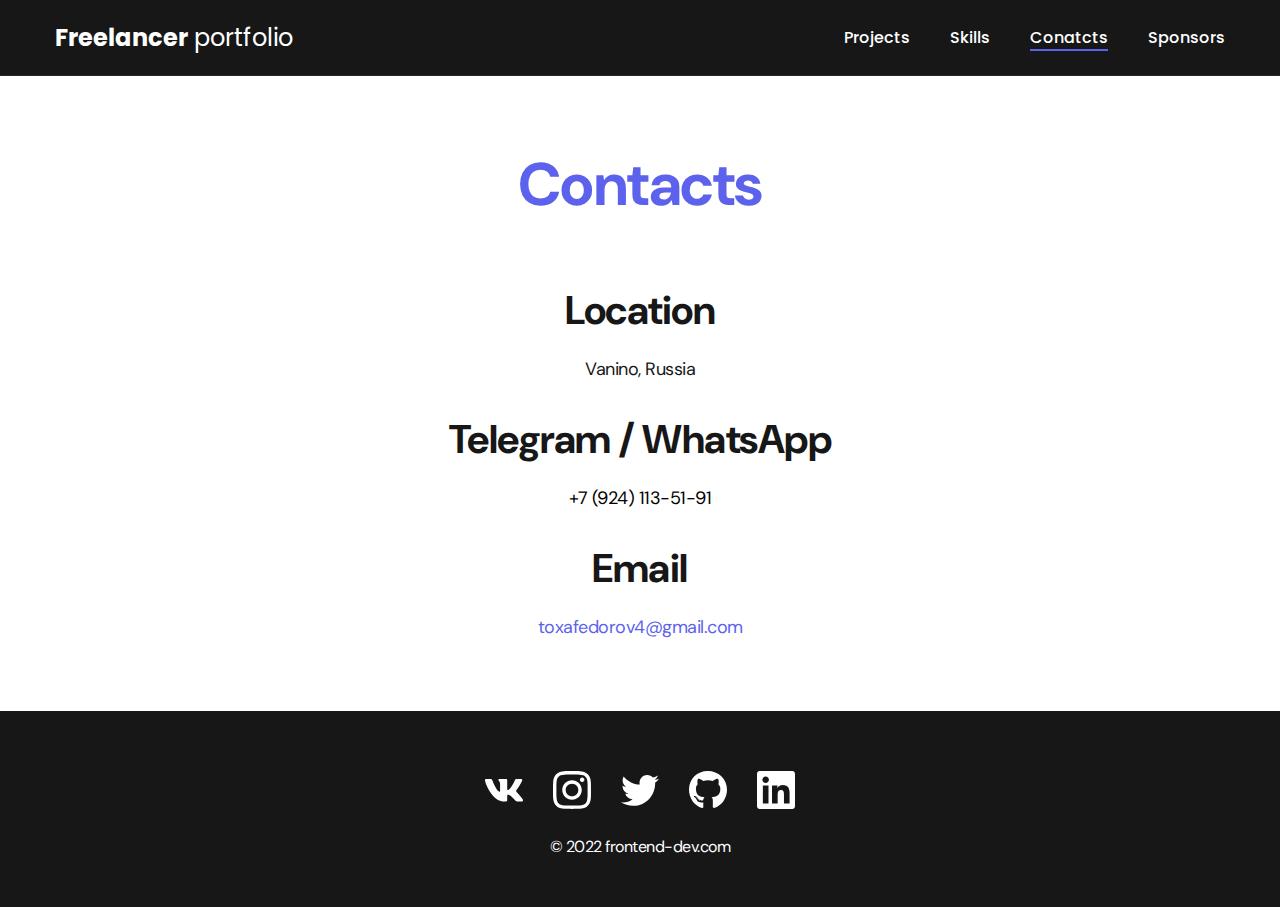
==== contacts.html @ ca133482 "Test" ====
<!DOCTYPE html>
<html lang="en">
<head>
	<meta charset="UTF-8">
	<meta http-equiv="X-UA-Compatible" content="IE=edge">
	<meta name="viewport" content="width=device-width, initial-scale=1.0">
	<title>Freelancer portfolio</title>
	<link rel="stylesheet" href="./css/style.css">
</head>
<body>
	<nav class="nav">
		<div class="container">
			<div class="nav-row">
				<a href="./index.html" class="logo"><strong>Freelancer</strong> portfolio</a>
				<ul class="nav-list">
					<li class="nav-list__item"><a href="./Project page.html" class="nav-list__link">Projects</a></li>
					<li class="nav-list__item"><a href="./skills.html" class="nav-list__link">Skills</a></li>
					<li class="nav-list__item"><a href="./contacts.html" class="nav-list__link nav-list__link--active">Conatcts</a></li>
					<li class="nav-list__item"><a href="./sponsors.html" class="nav-list__link">Sponsors</a></li>
				</ul>
			</div>

		</div>
	</nav>

	<main class="section">
		<div class="container">
				<h1 class="title-1">Contacts</h1>
				<ul class="content-list">
					<li class="content-list__item">
						<h2 class="title-2">Location</h2>
						<p>Vanino, Russia</p>
					</li>
					<li class="content-list__item">
						<h2 class="title-2">Telegram / WhatsApp</h2>
						<p><a href="tel:+79241135191" class="tel">+7 (924) 113-51-91</a></p>
					</li>
					<li class="content-list__item">
						<h2 class="title-2">Email</h2>
						<p><a href="mailto:toxafedorov4@gmail.com">toxafedorov4@gmail.com</a></p>
					</li>
				</ul>
		</div>
	</main>

	<footer class="footer">
		<div class="container">
			<div class="footer__wrapper">
				<ul class="social">
					<li class="social__items"><a href="#!"><img src="./img/icons/vk.svg" alt="Link"></a></li>
					<li class="social__items"><a href="#!"><img src="./img/icons/instagram.svg" alt="Link"></a></li>
					<li class="social__items"><a href="#!"><img src="./img/icons/twitter.svg" alt="Link"></a></li>
					<li class="social__items"><a href="#!"><img src="./img/icons/gitHub.svg" alt="Link"></a></li>
					<li class="social__items"><a href="#!"><img src="./img/icons/linkedIn.svg" alt="Link"></a></li>
				</ul>
				<div class="copyright">
					<p>© 2022 frontend-dev.com</p>
				</div>
			</div>
		</div>
	</footer>
</body>
</html>
---- css/style.css ----
@import "./reset.css";
@import url('https://fonts.googleapis.com/css2?family=DM+Sans:wght@400;500;700&family=Poppins:wght@400;500;700&display=swap');

/* 
font-family: 'DM Sans', sans-serif;
font-family: 'Poppins', sans-serif;
*/

/*
* {
	border: 1px solid red;
}
*/

:root {
	--blackpure: #000;
	--black: #171718;
	--black-border: #26292D;
	--white: #fff;
	--purple: #5C62EC;

	--text-color: var(--black);
	--dark-bg: var(--black);
	--dark-border: var(--black-border);
	--header-text: var(--white);
	--accent: var(--purple);
}

html, body {
	font-family: 'DM Sans', sans-serif;
	letter-spacing: -0.5px;
	color: var(--text-color);
	height: 100%;
	display: flex;
	flex-direction: column;
}

/* General */

.container {
	margin: 0 auto;
	padding: 0 15px;
	max-width: 1200px;
}

.none {
	display: none !important;
}

.section {
	padding: 70px 0;
}

.title-1 {
	margin-bottom: 60px;
	font-size: 60px;
	font-weight: 700;
	line-height: 1.3;
	color: var(--accent);
	text-align: center;
}

.title-2 {
	margin-bottom: 20px;
	font-weight: 700;
	font-size: 40px;
	line-height: 1.3;
}


/* Nav */ 

.nav {
	padding: 20px 0;
	border-bottom: 1px solid var(--dark-border);
	background-color: var(--dark-bg);
	color: var(--header-text);
	letter-spacing: normal;
}

.nav-row {
	display: flex;
	justify-content: space-between;
	align-items: center;
	column-gap: 30px;
	row-gap: 20px;
	flex-wrap: wrap;	
}

.logo {
	color: var(--header-text);
	font-size: 24px;
	font-family: 'Poppins', sans-serif;
	
}

.logo strong {
	font-weight: 700;
}

.nav-list {
	display: flex;
	align-items: center;
	column-gap: 40px;
	font-size: 16px;
	font-family: 'Poppins', sans-serif;
	font-weight: 500;
}

.nav-list__link {
	color: var(--header-text);
	transition: opacity 0.2s ease-in;
}

.nav-list__link:hover {
	opacity: 0.8;
	position: relative;
	top: 1px;
}

.nav-list__link--active {
	position: relative;
}

.nav-list__link--active::before {
	content: "";

	position: absolute;
	left: 0;
	top: 100%;

	display: block;
	height: 2px;
	width: 100%;
	background-color: var(--accent);
}

/* Header */ 

.header {
	padding: 40px 0;
	min-height: 695px;

	display: flex;
	justify-content: center;
	align-items: center;

	background-color: var(--dark-bg);
	background-image: url('./../img/header-bg.png');
	background-repeat: no-repeat;
	background-size: auto;
	background-position: center center	;


	color: var(--header-text);
	text-align: center;
}

.header__wrapper {
	padding: 0 15px;
	max-width: 660px;

}

.header__title {
	margin-bottom: 20px;
	font-size: 40px;
	font-weight: 700;
	line-height: 1.4;
}

.header__title strong {
	font-size: 60px;
	font-weight: 700;
}

.header__title em {
	font-style: normal;
	color: var(--accent);

}

.header__text {
	margin-bottom: 40px;	
	font-size: 18px;
	line-height: 1.333;
}

.header__text p + p{
	margin-top: 1em;
}

/* Btn */

.btn {
	display: inline-block;
	height: 48px;
	padding: 12px 28px;

	border-radius: 5px;
	background-color: var(--accent);
	color: white;
	letter-spacing: 0.15px;
	font-size: 16px;
	font-weight: 500;
	
	transition: opacity 0.2s ease-in;
}

.btn:hover {
	opacity: 0.8;
}

.btn:active {
	position: relative;
	top: 1px;
}

/* Btn outline */ 

.btn-outline {
	display: flex;
	column-gap: 10px;
	align-items: center;

	height: 48px;
	padding: 12px 20px;

	border-radius: 5px;
	border: 1px solid #000;
	color: var(--blackpure);

	transition: opacity 0.2s ease-in;
}

.btn-outline:hover {
	opacity: 0.8;
}

.btn-outline:active {
	position: relative;
	top: 1px;
}

/* Projects */

.projects {
	display: flex;
	justify-content: center;
	flex-wrap: wrap;
	column-gap: 30px;
	row-gap: 30px;
}

.project {
	max-width: 370px;
	background-color: var(--white);
	box-shadow: 0px 5px 35px rgba(0, 0, 0, 0.25);
	border-radius: 10px;
}

.project__img {
	border-radius: 10px;
}

.project__title {
	padding: 15px 20px 25px;
	font-weight: 700;
	font-size: 24px;
	line-height: 1.3;
	color: var(--text-color);
}

/* Project details */ 

.project-details {
	margin: 0 auto;
	max-width: 865px;

	display: flex;
	flex-direction: column;
	align-items: center;
	text-align: center;
}

.projects-details__cover {
	max-width: 100%;
	margin-bottom: 40px;
	filter: drop-shadow(0px 5px 35px rgba(0, 0, 0, 0.25));
	border-radius: 10px;
}

.project-details__desc {
	margin-bottom: 30px;

	font-weight: 700;
	font-size: 24px;
	line-height: 1.3;
}

/* Content list */

.content-list {
	margin: 0 auto;
	max-width: 570px;
	display: flex;
	flex-direction: column;
	align-items: center;
	row-gap: 30px;
	text-align: center;
}

.content-list a {
	color: var(--accent);
}

.content-list__item {
	font-weight: 400;
	font-size: 18px;
	line-height: 1.5;
}

.content-list p + p {
	margin-top: 0.5em;
}

.tel {
	color: var(--blackpure) !important;
}

/* Footer */

.footer {
	padding: 60px 0 50px;
	background-color: var(--dark-bg);
	color: var(--header-text);
	margin-top: auto;
}

.footer__wrapper {
	display: flex;
	flex-direction: column;
	align-items: center;
	row-gap: 27px;
}

.social {
	display: flex;
	column-gap: 30px;
	align-items: center;
}

.copyright {
	font-size: 16px;
}

.copyright p + p {
	margin-top: 0.5em;
}

@media (max-width: 620px) {

	/* Header */ 

	.header {
		min-height: unset;
	}

	.header__title {
		font-size: 30px;
	}

	.header__title strong {
		font-size: 40px;
	}

	/* General */

	.section {
		padding: 40px 0;
	}

	.title-1 {
		font-size: 40px;
		margin-bottom: 30px;
	}

	/* Projects */

	.project__title {
		font-size: 22px;
	}

	/* Project page */

	.project-details__desc {
		margin-bottom: 20px;
		font-size: 22px;
	}

	/* Content list */ 

	.content-list {
		row-gap: 20px;
	}
	
	.content-list__item {
		font-size: 16px;
	}

	/* Footer */

	.footer {
		padding: 40px 0 30px;
	}

	.footer__wrapper {
		row-gap: 20px;
	}

	/* Social */

	.social {
		column-gap: 20px;
	}

	.social__items {
		width: 28px;
	}

	.title-2 {
		margin-bottom: 10px;
		font-size: 30px;
	}


	
}
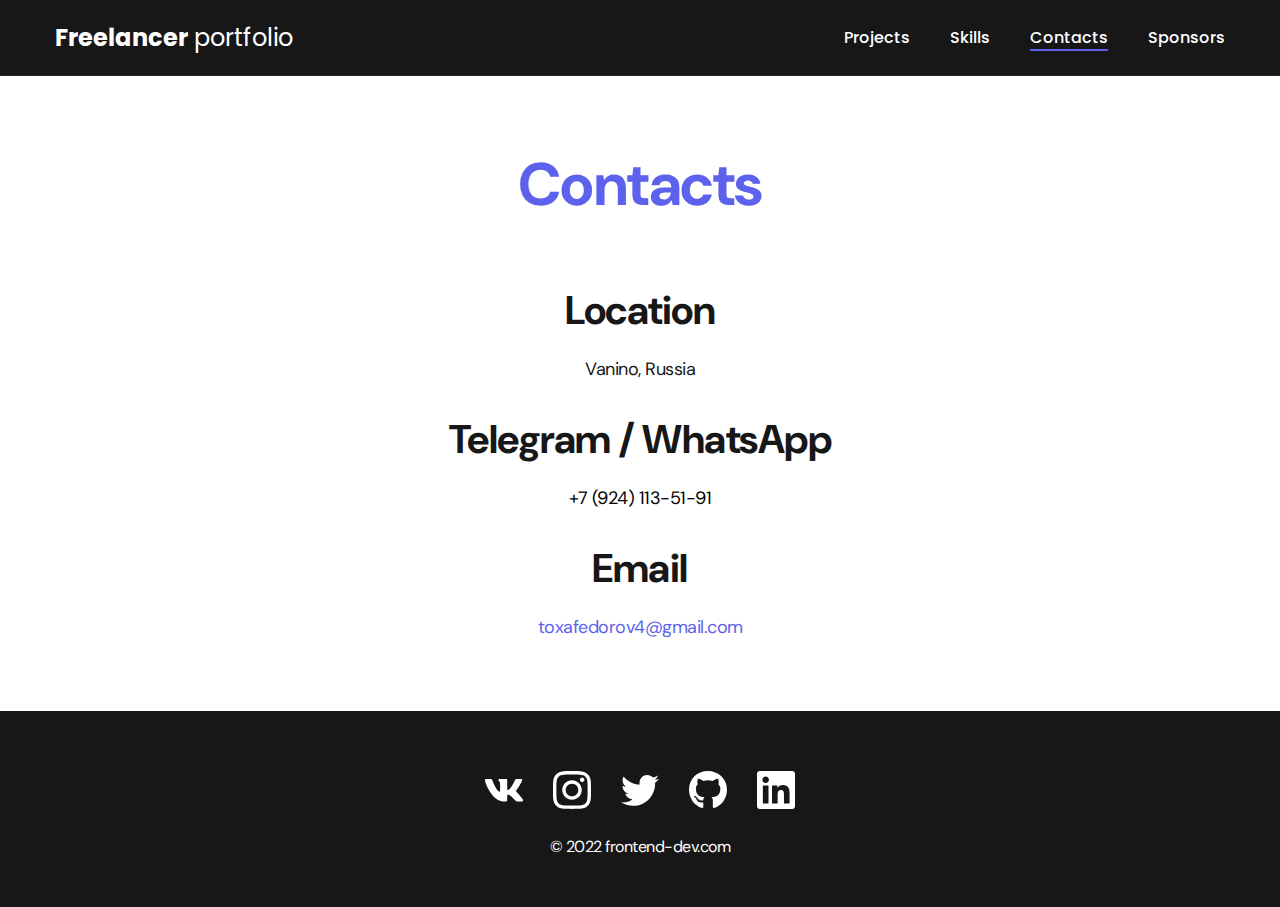
==== commit 6be79511: "Update contacts.html" ====
--- a/contacts.html
+++ b/contacts.html
@@ -15,7 +15,7 @@
 				<ul class="nav-list">
 					<li class="nav-list__item"><a href="./Project page.html" class="nav-list__link">Projects</a></li>
 					<li class="nav-list__item"><a href="./skills.html" class="nav-list__link">Skills</a></li>
-					<li class="nav-list__item"><a href="./contacts.html" class="nav-list__link nav-list__link--active">Conatcts</a></li>
+					<li class="nav-list__item"><a href="./contacts.html" class="nav-list__link nav-list__link--active">Contacts</a></li>
 					<li class="nav-list__item"><a href="./sponsors.html" class="nav-list__link">Sponsors</a></li>
 				</ul>
 			</div>
@@ -60,4 +60,4 @@
 		</div>
 	</footer>
 </body>
-</html>	+</html>	
